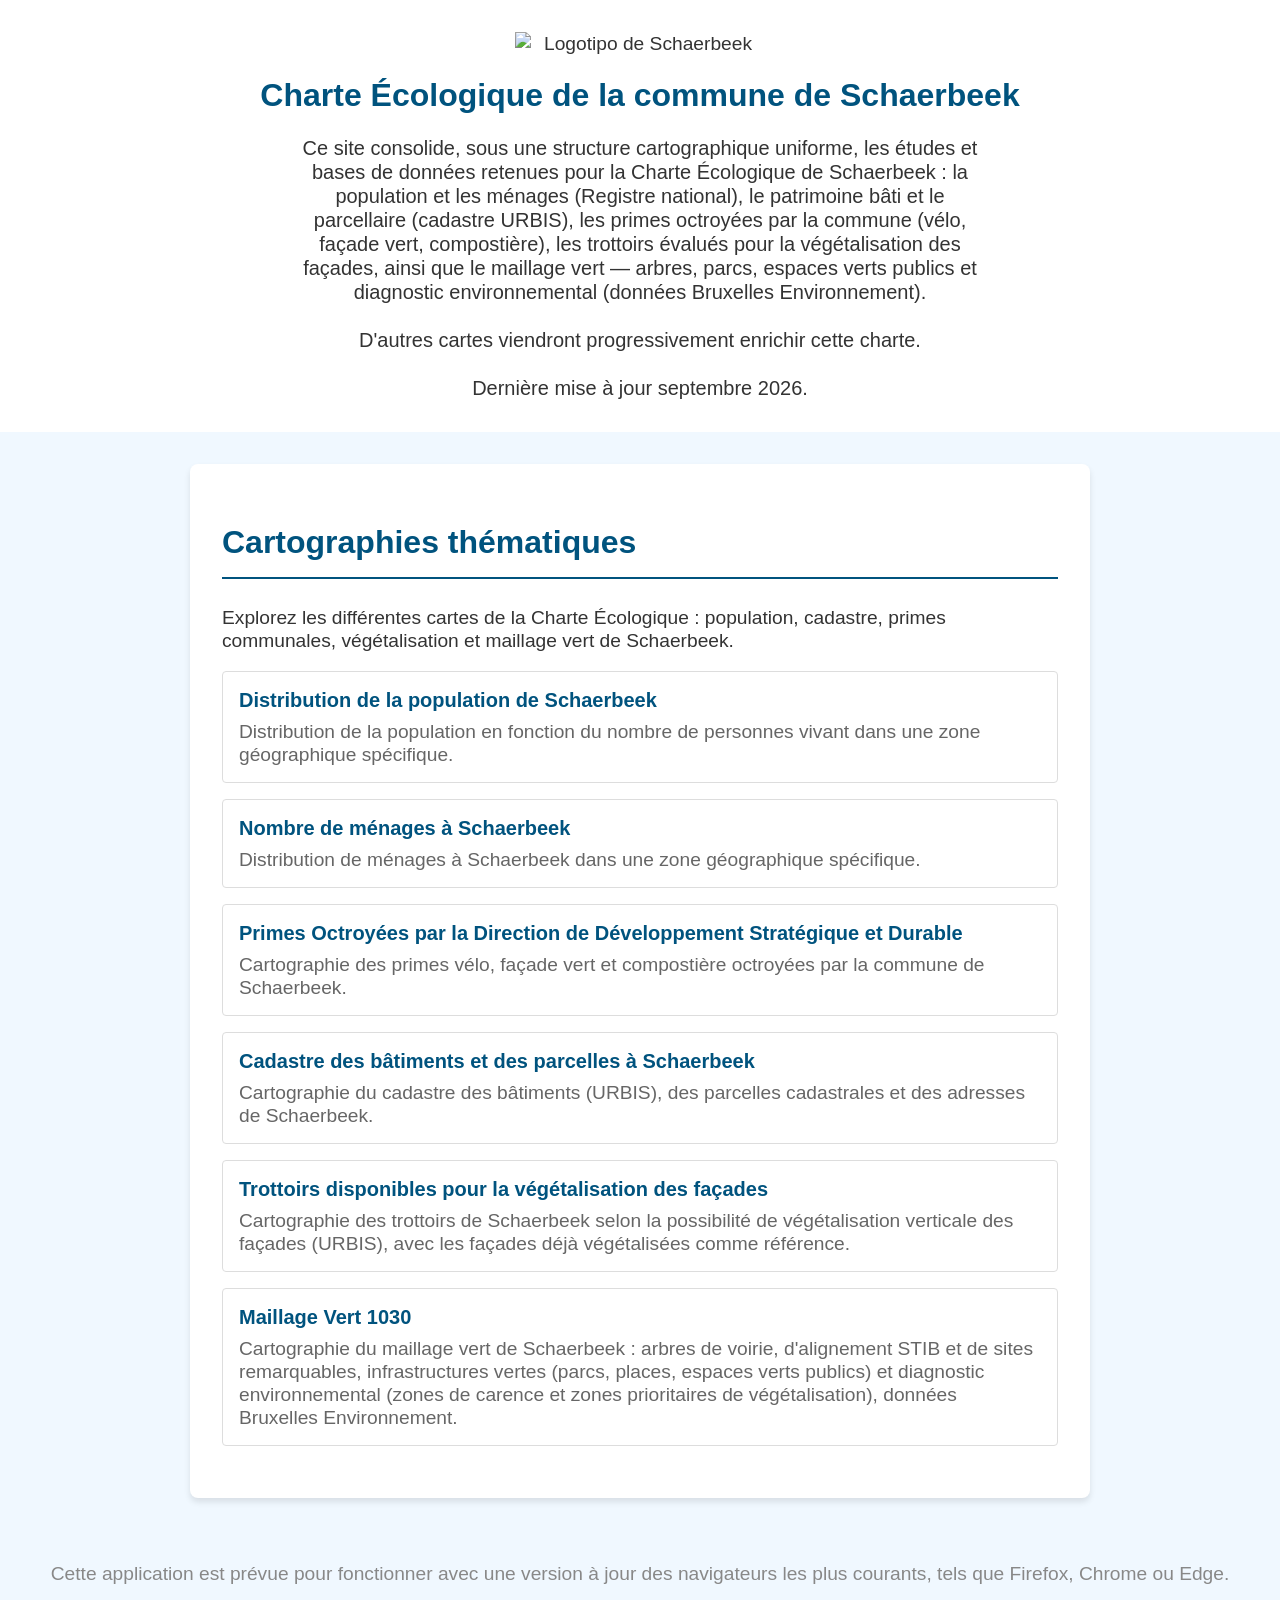
==== index.html @ 6820dbf3 "Rebuild hub as Charte Ecologique: rename Population-1030 to Ecological-Charter-1030, add cadastre/tr" ====
<!DOCTYPE html>
<html>
<meta http-equiv="content-type" content="text/html;charset=utf-8" />

<head>
	<title>Charte Écologique 1030 — Schaerbeek</title>
	<link rel="shortcut icon" href="css/images/logo1030GeoData.ico" type="image/x-icon">
	<meta charset="utf-8" />
	<link rel="stylesheet" href="css/style.css">
</head>

<body class="root">
	<header class="page-header">
		<div class="logo-container">
			<img src="css/images/schaerbeek1030_logo.png" alt="Logotipo de Schaerbeek">
		</div>

		<h1>Charte Écologique de la commune de Schaerbeek</h1>
		<p class="introduction">
			Ce site consolide, sous une structure cartographique uniforme, les études et
			bases de données retenues pour la Charte Écologique de Schaerbeek : la
			population et les ménages (Registre national), le patrimoine bâti et le
			parcellaire (cadastre URBIS), les primes octroyées par la commune (vélo,
			façade vert, compostière), les trottoirs évalués pour la végétalisation des
			façades, ainsi que le maillage vert — arbres, parcs, espaces verts publics
			et diagnostic environnemental (données Bruxelles Environnement).<br><br>
			D'autres cartes viendront progressivement enrichir cette charte.<br><br>
			Dernière mise à jour septembre 2026.
		</p>
	</header>

	<main class="main-content">

		<section class="link-section">
			<h2>Cartographies thématiques</h2>
			<p>
				Explorez les différentes cartes de la Charte Écologique : population,
				cadastre, primes communales, végétalisation et maillage vert de Schaerbeek.
			</p>
			<ul class="link-list">
				<li>
					<a href="Ecological-Charter-1030/PopulationDistribution1030.html">
						<span class="link-title">Distribution de la population de Schaerbeek</span>
						<span class="link-description">
							Distribution de la population en fonction du nombre de personnes vivant dans une zone
							géographique
							spécifique.
						</span>
					</a>
				</li>
				<li>
					<a href="Ecological-Charter-1030/HouseholdsNumbers1030.html">
						<span class="link-title">Nombre de ménages à Schaerbeek</span>
						<span class="link-description">
							Distribution de ménages à Schaerbeek dans une zone géographique spécifique.
						</span>
					</a>
				</li>
				<li>
					<a href="Ecological-Charter-1030/PrimesDSD1030.html">
						<span class="link-title">Primes Octroyées par la Direction de Développement Stratégique et Durable</span>
						<span class="link-description">
							Cartographie des primes vélo, façade vert et compostière octroyées par la commune de Schaerbeek.
						</span>
					</a>
				</li>
				<li>
					<a href="Ecological-Charter-1030/BuildingCadastreAddresses1030.html">
						<span class="link-title">Cadastre des bâtiments et des parcelles à Schaerbeek</span>
						<span class="link-description">
							Cartographie du cadastre des bâtiments (URBIS), des parcelles cadastrales et des adresses de Schaerbeek.
						</span>
					</a>
				</li>
				<li>
					<a href="Ecological-Charter-1030/SidewalksBuildingAddresses1030.html">
						<span class="link-title">Trottoirs disponibles pour la végétalisation des façades</span>
						<span class="link-description">
							Cartographie des trottoirs de Schaerbeek selon la possibilité de végétalisation verticale des
							façades (URBIS), avec les façades déjà végétalisées comme référence.
						</span>
					</a>
				</li>
				<li>
					<a href="Ecological-Charter-1030/BXLEnvironment1030.html">
						<span class="link-title">Maillage Vert 1030</span>
						<span class="link-description">
							Cartographie du maillage vert de Schaerbeek : arbres de voirie, d'alignement STIB et de sites
							remarquables, infrastructures vertes (parcs, places, espaces verts publics) et diagnostic
							environnemental (zones de carence et zones prioritaires de végétalisation), données Bruxelles
							Environnement.
						</span>
					</a>
				</li>

			</ul>
		</section>
	</main>

	<footer class="page-footer">
		<p class="disclaimer">
			Cette application est prévue pour fonctionner avec une version à jour
			des navigateurs les plus courants, tels que Firefox, Chrome ou Edge.
		</p>
	</footer>
</body>

</html>
---- css/style.css ----
:root {
  /* Variables para un mantenimiento más fácil */
  --primary-color: #00537e;
  --secondary-color: #f0f8ff;
  /* Un azul claro para el fondo */
  --text-color: #333;
}

body {
  font-family: "Calibri", sans-serif;
  font-size: 1.2rem;
  line-height: 1.2;
  margin: 0;
  padding: 0;
  color: var(--text-color);
  background-color: var(--secondary-color);
}

.logo-container img {
  width: 250px;
  /* O el tamaño que prefieras, por ejemplo, 100px o 200px */
  height: auto;
  /* Mantiene la proporción original de la imagen */
  display: block;
  /* Para centrarlo correctamente */
  margin: 0 auto 1rem auto;
  /* Centra la imagen y añade un margen inferior */
}

.page-header {
  text-align: center;
  padding: 2rem;
  background-color: #fff;
}

.page-header h1 {
  font-size: 2rem;
  color: var(--primary-color);
}

.introduction {
  font-size: 1.25rem;
  font-weight: demi bold;
  max-width: 700px;
  margin: 0 auto;
  text-align: center;
}

.main-content {
  max-width: 900px;
  margin: 2rem auto;
  padding: 0 1rem;
}

.link-section {
  background-color: #fff;
  border-radius: 8px;
  box-shadow: 0 4px 6px rgba(0, 0, 0, 0.1);
  padding: 2rem;
  margin-bottom: 2rem;
}

.link-section h2 {
  font-size: 2.0rem;
  color: var(--primary-color);
  border-bottom: 2px solid var(--primary-color);
  padding-bottom: 1rem;
}

.link-section h3 {
  font-size: 1.5rem;
  color: var(--primary-color);
  border-bottom: 2px solid var(--primary-color);
  padding-bottom: 1rem;
}

.link-list {
  list-style-type: none;
  padding: 0;
}

.link-list li {
  margin-bottom: 1rem;
}

.link-list a {
  display: block;
  /* Para que el área del enlace sea mayor */
  padding: 1rem;
  text-decoration: none;
  color: var(--text-color);
  border: 1px solid #ddd;
  border-radius: 4px;
  transition: transform 0.2s ease, box-shadow 0.2s ease;
}

.link-list a:hover {
  transform: translateY(-2px);
  box-shadow: 0 6px 8px rgba(0, 0, 0, 0.15);
}

.link-title {
  display: block;
  font-size: 1.25rem;
  font-weight: bold;
  color: var(--primary-color);
}

.link-description {
  display: block;
  font-size: 1.2rem;
  color: #666;
  margin-top: 0.5rem;
}

.page-footer {
  text-align: center;
  margin-top: 4rem;
  color: #888;
}
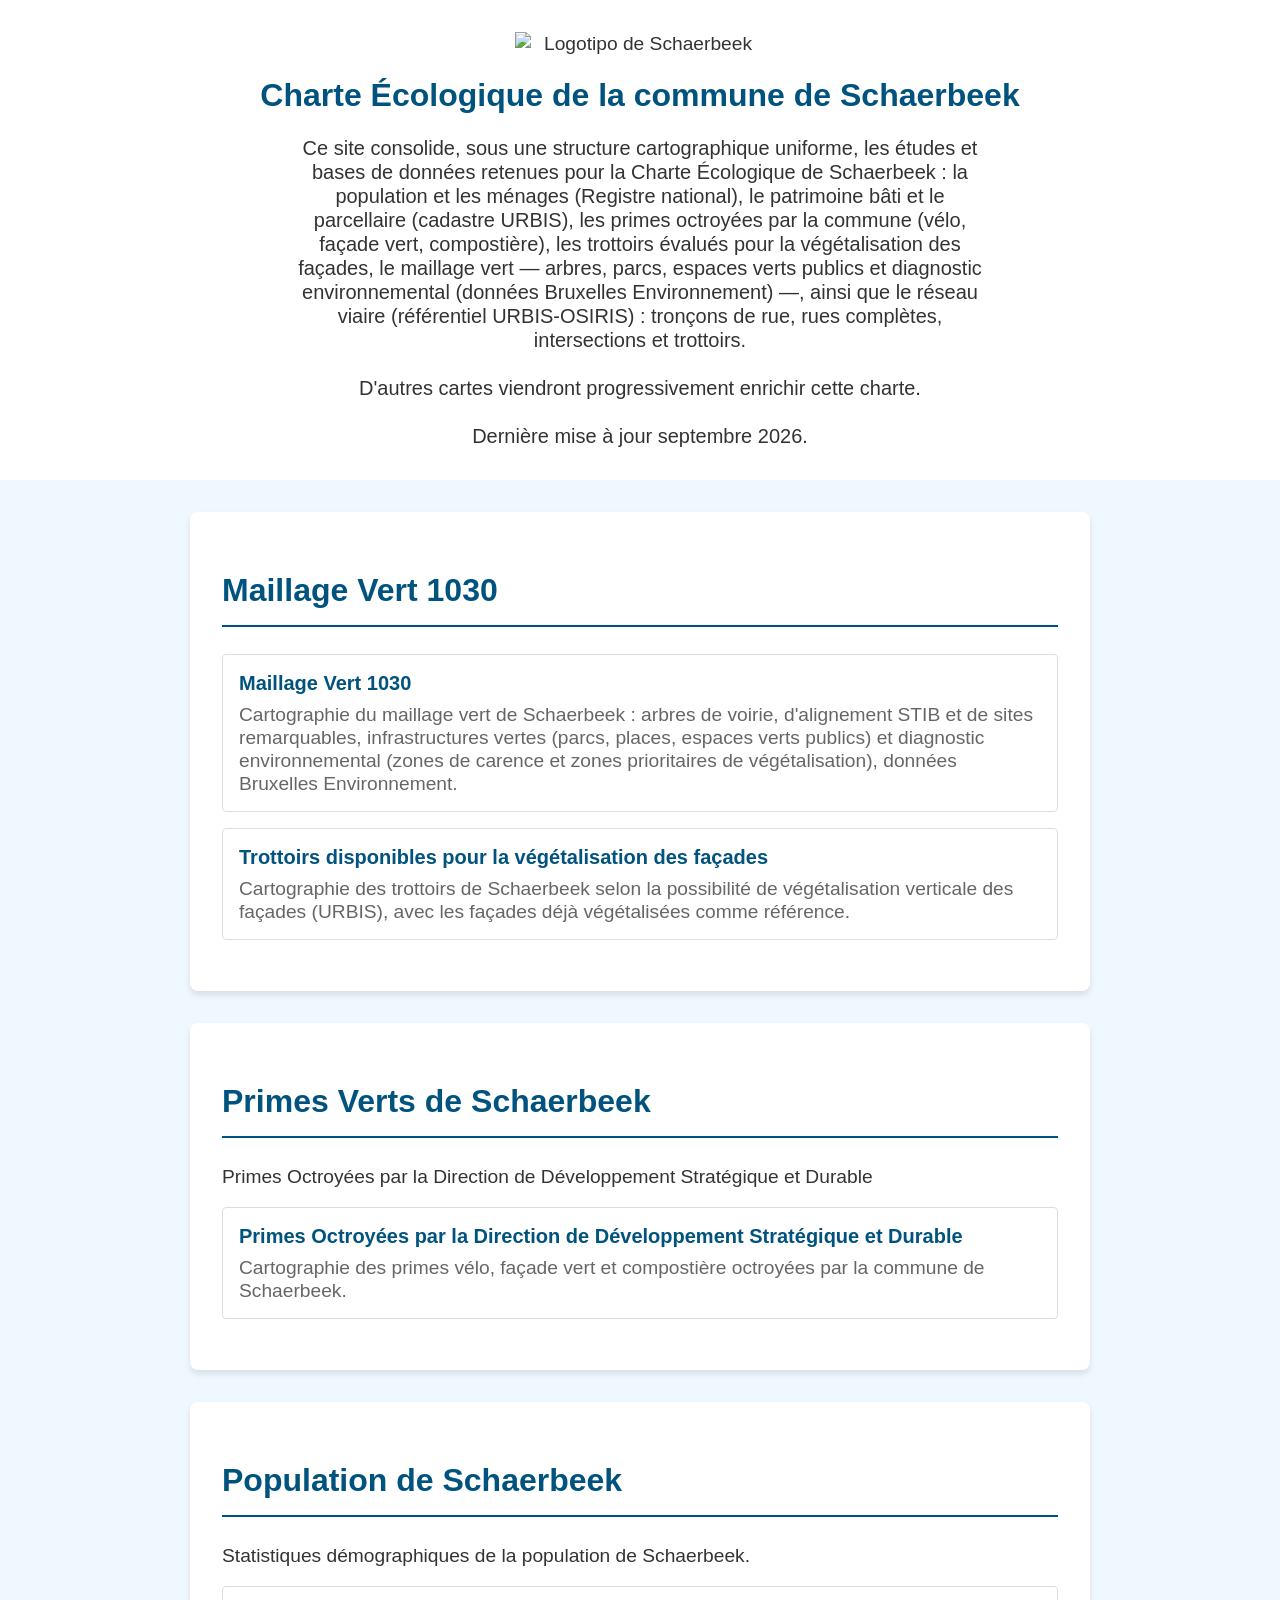
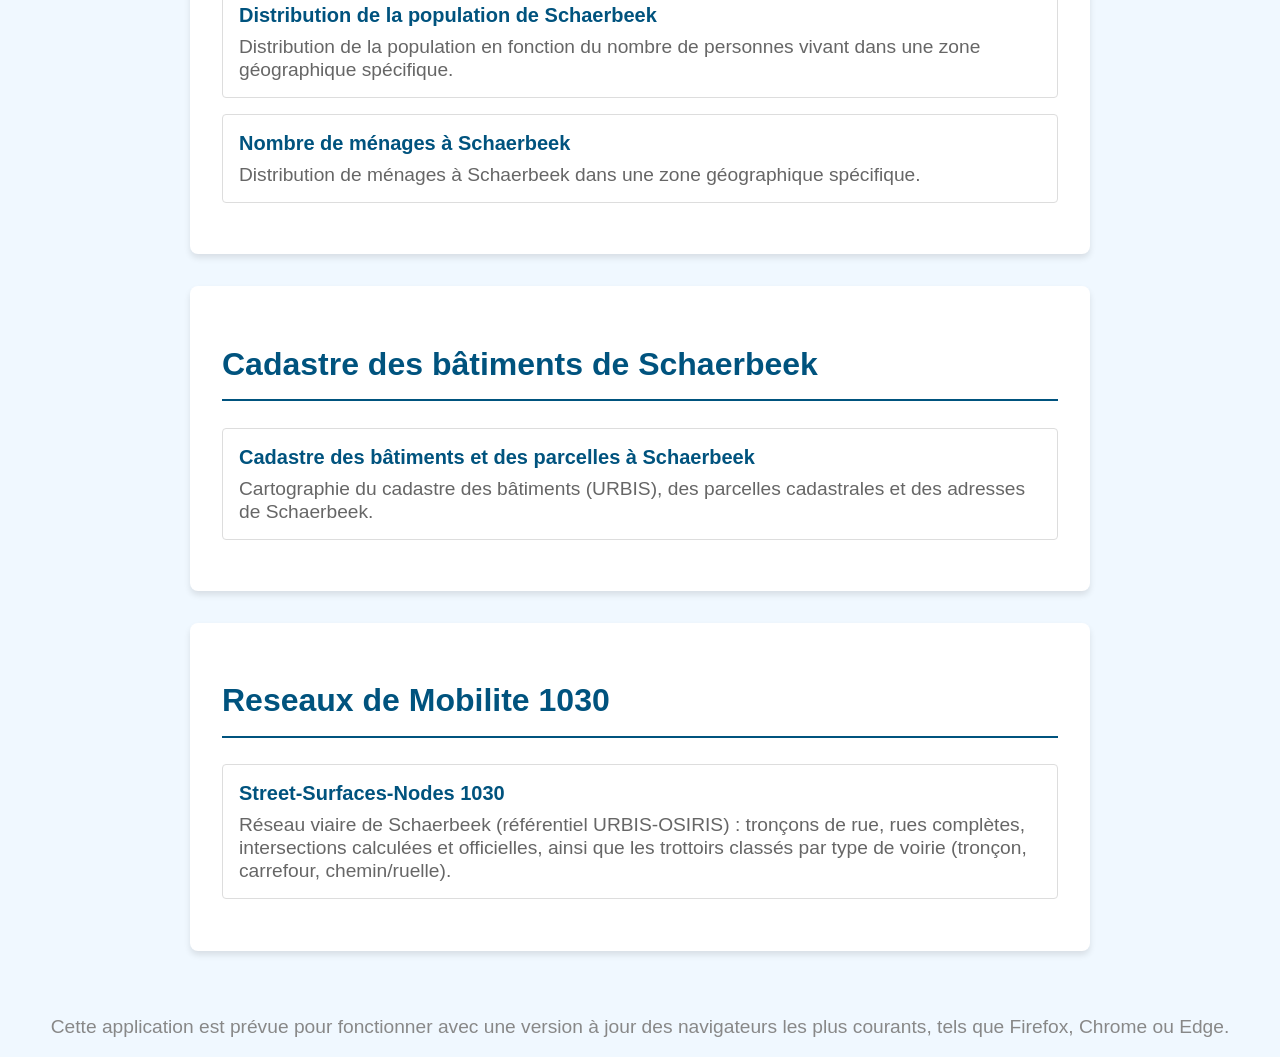
==== commit 0ff775ce: "Add Street-Surfaces-Nodes carte and unify shared JS/CSS across all pages - Add StreetSurfacesNodes10" ====
--- a/index.html
+++ b/index.html
@@ -22,8 +22,10 @@
 			population et les ménages (Registre national), le patrimoine bâti et le
 			parcellaire (cadastre URBIS), les primes octroyées par la commune (vélo,
 			façade vert, compostière), les trottoirs évalués pour la végétalisation des
-			façades, ainsi que le maillage vert — arbres, parcs, espaces verts publics
-			et diagnostic environnemental (données Bruxelles Environnement).<br><br>
+			façades, le maillage vert — arbres, parcs, espaces verts publics
+			et diagnostic environnemental (données Bruxelles Environnement) —, ainsi que
+			le réseau viaire (référentiel URBIS-OSIRIS) : tronçons de rue, rues
+			complètes, intersections et trottoirs.<br><br>
 			D'autres cartes viendront progressivement enrichir cette charte.<br><br>
 			Dernière mise à jour septembre 2026.
 		</p>
@@ -32,10 +34,57 @@
 	<main class="main-content">
 
 		<section class="link-section">
-			<h2>Cartographies thématiques</h2>
+			<h2>Maillage Vert 1030</h2>
+			<p></p>
+			<ul class="link-list">
+				<li>
+					<a href="Ecological-Charter-1030/BXLEnvironment1030.html">
+						<span class="link-title">Maillage Vert 1030</span>
+						<span class="link-description">
+							Cartographie du maillage vert de Schaerbeek : arbres de voirie, d'alignement STIB et de
+							sites
+							remarquables, infrastructures vertes (parcs, places, espaces verts publics) et diagnostic
+							environnemental (zones de carence et zones prioritaires de végétalisation), données
+							Bruxelles
+							Environnement.
+						</span>
+					</a>
+				</li>
+				<li>
+					<a href="Ecological-Charter-1030/SidewalksBuildingAddresses1030.html">
+						<span class="link-title">Trottoirs disponibles pour la végétalisation des façades</span>
+						<span class="link-description">
+							Cartographie des trottoirs de Schaerbeek selon la possibilité de végétalisation verticale
+							des façades (URBIS), avec les façades déjà végétalisées comme référence.
+						</span>
+					</a>
+				</li>
+			</ul>
+		</section>
+
+		<section class="link-section">
+			<h2>Primes Verts de Schaerbeek</h2>
 			<p>
-				Explorez les différentes cartes de la Charte Écologique : population,
-				cadastre, primes communales, végétalisation et maillage vert de Schaerbeek.
+				Primes Octroyées par la Direction de Développement Stratégique et Durable
+			</p>
+			<ul class="link-list">
+				<li>
+					<a href="Ecological-Charter-1030/PrimesDSD1030.html">
+						<span class="link-title">Primes Octroyées par la Direction de Développement Stratégique et
+							Durable</span>
+						<span class="link-description">
+							Cartographie des primes vélo, façade vert et compostière octroyées par la commune de
+							Schaerbeek.
+						</span>
+					</a>
+				</li>
+			</ul>
+		</section>
+
+		<section class="link-section">
+			<h2>Population de Schaerbeek</h2>
+			<p>
+				Statistiques démographiques de la population de Schaerbeek.
 			</p>
 			<ul class="link-list">
 				<li>
@@ -56,45 +105,43 @@
 						</span>
 					</a>
 				</li>
-				<li>
-					<a href="Ecological-Charter-1030/PrimesDSD1030.html">
-						<span class="link-title">Primes Octroyées par la Direction de Développement Stratégique et Durable</span>
-						<span class="link-description">
-							Cartographie des primes vélo, façade vert et compostière octroyées par la commune de Schaerbeek.
-						</span>
-					</a>
-				</li>
+			</ul>
+		</section>
+
+		<section class="link-section">
+			<h2>Cadastre des bâtiments de Schaerbeek</h2>
+			<p>
+			</p>
+			<ul class="link-list">
 				<li>
 					<a href="Ecological-Charter-1030/BuildingCadastreAddresses1030.html">
 						<span class="link-title">Cadastre des bâtiments et des parcelles à Schaerbeek</span>
 						<span class="link-description">
-							Cartographie du cadastre des bâtiments (URBIS), des parcelles cadastrales et des adresses de Schaerbeek.
+							Cartographie du cadastre des bâtiments (URBIS), des parcelles cadastrales et des adresses de
+							Schaerbeek.
 						</span>
 					</a>
 				</li>
+			</ul>
+		</section>
+
+		<section class="link-section">
+			<h2>Reseaux de Mobilite 1030</h2>
+			<p></p>
+			<ul class="link-list">
 				<li>
-					<a href="Ecological-Charter-1030/SidewalksBuildingAddresses1030.html">
-						<span class="link-title">Trottoirs disponibles pour la végétalisation des façades</span>
+					<a href="Ecological-Charter-1030/StreetSurfacesNodes1030.html">
+						<span class="link-title">Street-Surfaces-Nodes 1030</span>
 						<span class="link-description">
-							Cartographie des trottoirs de Schaerbeek selon la possibilité de végétalisation verticale des
-							façades (URBIS), avec les façades déjà végétalisées comme référence.
+							Réseau viaire de Schaerbeek (référentiel URBIS-OSIRIS) : tronçons de rue, rues complètes,
+							intersections calculées et officielles, ainsi que les trottoirs classés par type de voirie
+							(tronçon, carrefour, chemin/ruelle).
 						</span>
 					</a>
 				</li>
-				<li>
-					<a href="Ecological-Charter-1030/BXLEnvironment1030.html">
-						<span class="link-title">Maillage Vert 1030</span>
-						<span class="link-description">
-							Cartographie du maillage vert de Schaerbeek : arbres de voirie, d'alignement STIB et de sites
-							remarquables, infrastructures vertes (parcs, places, espaces verts publics) et diagnostic
-							environnemental (zones de carence et zones prioritaires de végétalisation), données Bruxelles
-							Environnement.
-						</span>
-					</a>
-				</li>
-
 			</ul>
 		</section>
+
 	</main>
 
 	<footer class="page-footer">
